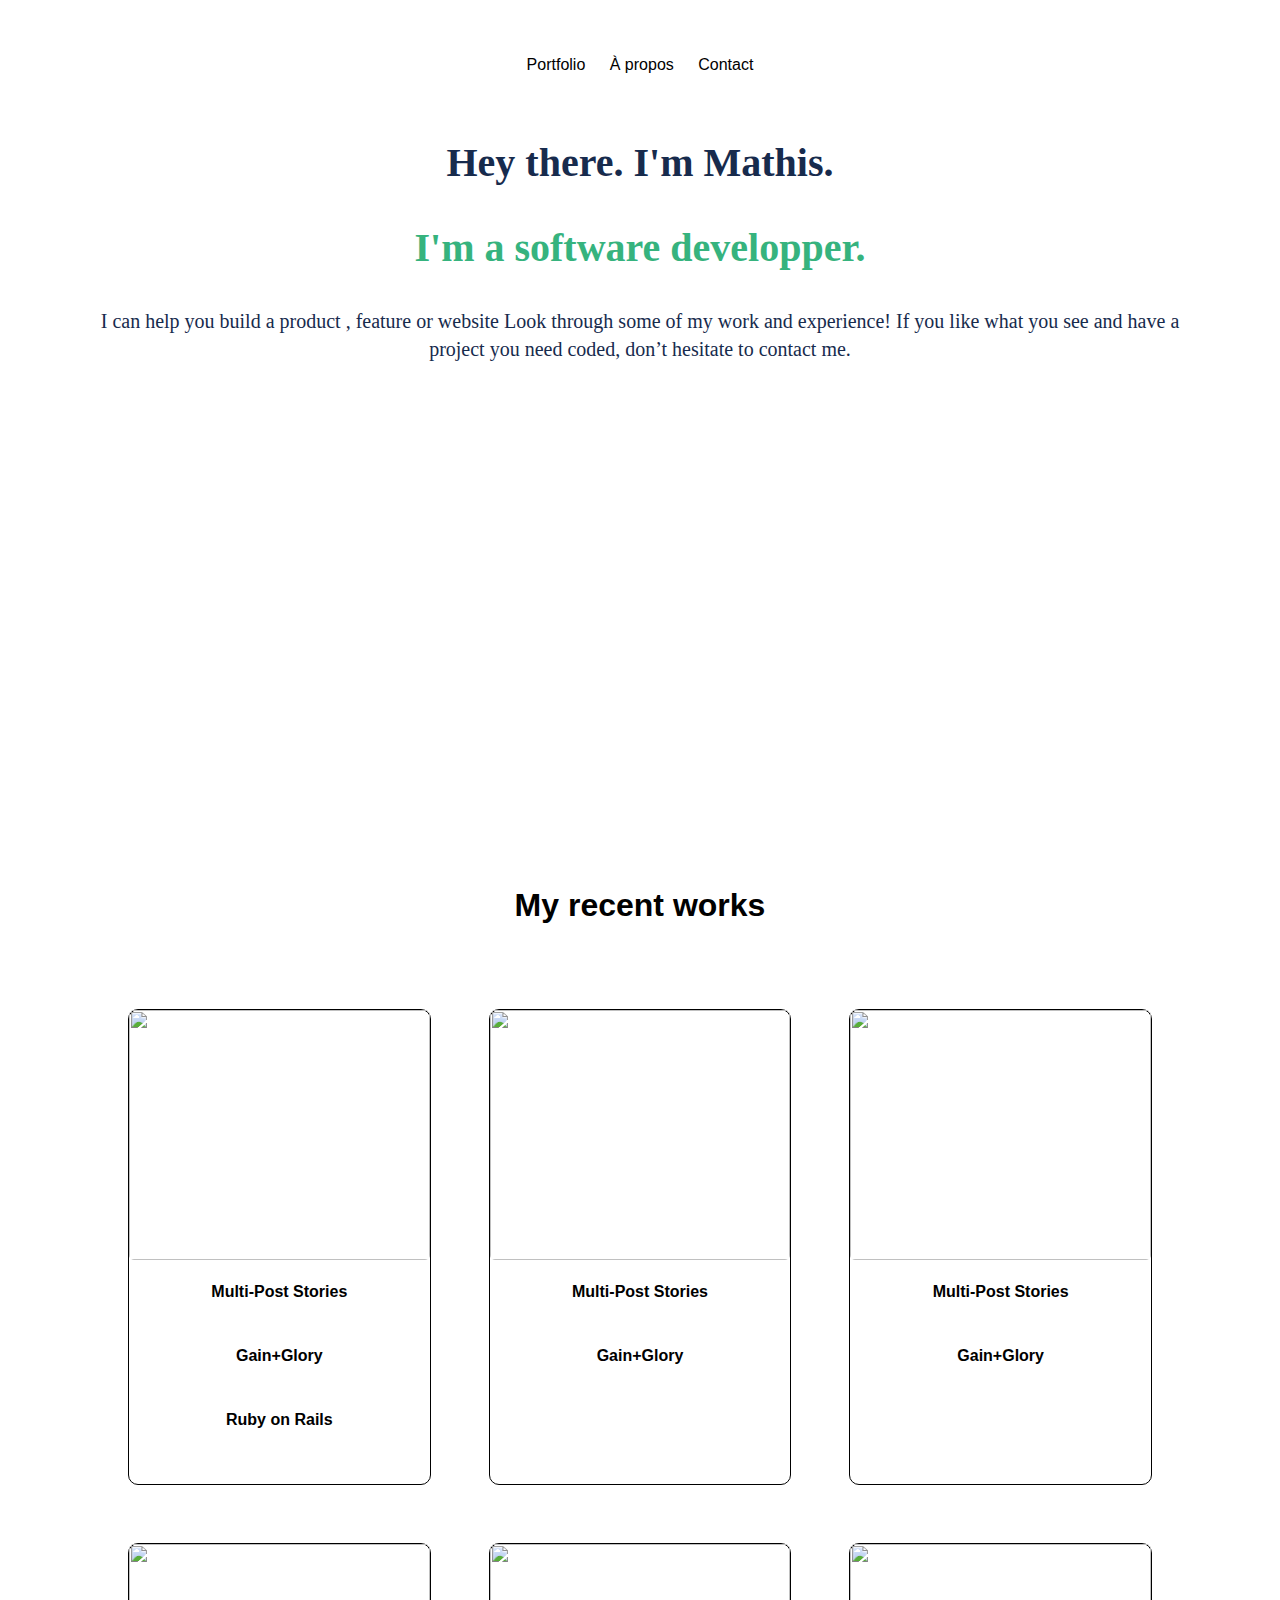
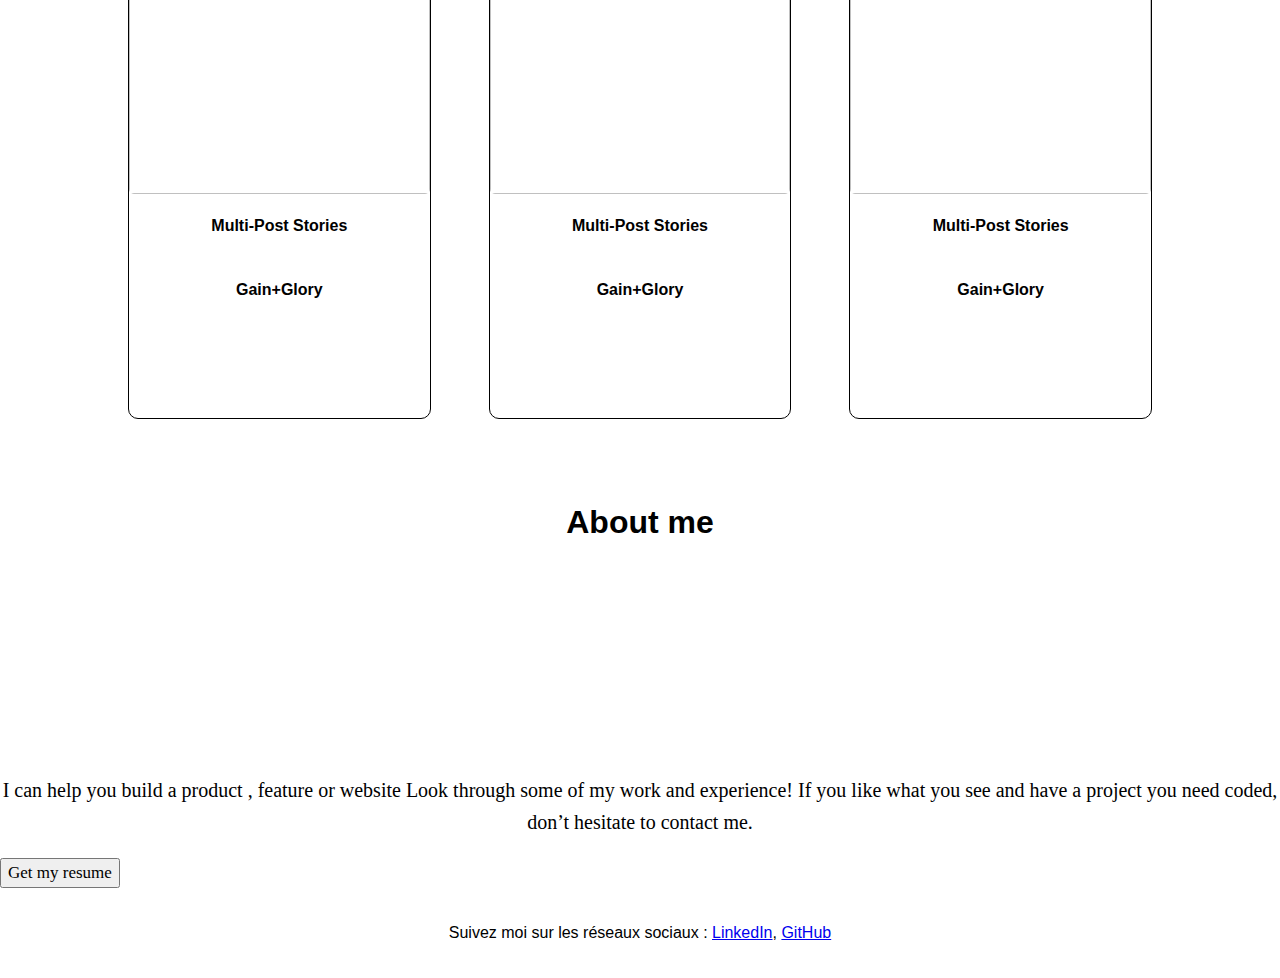
==== index.html @ c7a24999 "recup" ====
<!DOCTYPE html>
<html lang="fr">

<head>
    <meta charset="UTF-8">
    <meta name="viewport" content="width=device-width, initial-scale=1.0">
    <meta name="descripton" content="Portfolio personnel de Developpeur Web">
    <meta name="keywords" content="Portfolio, Développeur Web, Projets, HTML, CSS">
    <meta name="author" content="Mathis Espinosa">
    <title> Portfolio de Developpeur Web </title>
    <link rel="stylesheet" href="style.css">
</head>

<body>
    <main class="main">
        <section id="hero" class="hero">
            <header class="header">
                <nav>
                    <ul>
                        <li><a href="#portfolio"> Portfolio</a></li>
                        <li><a href="#about">À propos</a></li>
                        <li> <a href="#contact">Contact </a></li>
                    </ul>
                </nav>
            </header>


            <h1 class="main1"> Hey there.
                I'm Mathis. </h1>
            <h2 class="main2"> I'm a software developper.
            </h2>

            <p class="p1"> I can help you build a product , feature or website Look through some of my work and
                experience! If you like what you see and have a project you need coded,
                don’t hesitate to contact me.</p>
            <img src="assets/github.svg" alt="">
            <img src="assets/angellist.svg" alt="">
            <img src="assets/linkding.svg" alt="">
            <img src="assets/medium.svg" alt="">
            <img src="assets/twitter.svg" alt="">
        </section>
        <h1 class="main3"> My recent works </h1>
        <section id="portfolio" class="grid-container">

            <article class="item">
                <img class="article-project"
                    src="https://fastly.picsum.photos/id/866/200/300.jpg?hmac=rcadCENKh4rD6MAp6V_ma-AyWv641M4iiOpe1RyFHeI"
                    alt="">
                <p> <strong> Multi-Post Stories</strong></p>
                <p> <strong>Gain+Glory </strong> </p>
                <p> Ruby on Rails </p>
            </article>
            <article class="item">
                <img class="article-project"
                    src="https://fastly.picsum.photos/id/866/200/300.jpg?hmac=rcadCENKh4rD6MAp6V_ma-AyWv641M4iiOpe1RyFHeI"
                    alt="">
                <p> <strong>Multi-Post Stories </strong></p>
                <p> <strong> Gain+Glory </strong></p>
            </article>
            <article class="item">
                <img class="article-project"
                    src="https://fastly.picsum.photos/id/866/200/300.jpg?hmac=rcadCENKh4rD6MAp6V_ma-AyWv641M4iiOpe1RyFHeI"
                    alt="">
                <p> <strong>Multi-Post Stories </strong></p>
                <p> <strong>Gain+Glory </strong></p>
            </article>
            <article class="item">
                <img class="article-project"
                    src="https://fastly.picsum.photos/id/866/200/300.jpg?hmac=rcadCENKh4rD6MAp6V_ma-AyWv641M4iiOpe1RyFHeI"
                    alt="">
                <p> <strong>Multi-Post Stories</strong></p>
                <p> <strong>Gain+Glory </strong> </p>
            </article>
            <article class="item">
                <img class="article-project"
                    src="https://fastly.picsum.photos/id/866/200/300.jpg?hmac=rcadCENKh4rD6MAp6V_ma-AyWv641M4iiOpe1RyFHeI"
                    alt="">
                <p> <strong>Multi-Post Stories</strong></p>
                <p> <strong> Gain+Glory </strong> </p>
            </article>
            <article class="item">
                <img class="article-project"
                    src="https://fastly.picsum.photos/id/866/200/300.jpg?hmac=rcadCENKh4rD6MAp6V_ma-AyWv641M4iiOpe1RyFHeI"
                    alt="">
                <p> <strong>Multi-Post Stories </strong></p>
                <p> <strong> Gain+Glory </strong> </p>
            </article>
        </section>
        <h1 class="main4">About me</h1>
        <main class="mainbg2"> </main>
        <section id="about" class="about">
            <div class="container1">
                <p class="p2"> I can help you build a product , feature or website Look through some of my work and
                    experience! If you like what you see and have a project you need coded,
                    don’t hesitate to contact me.</p>
            </div>
            <button class="button-aboutme">Get my resume</button>
        </section>
        <footer class="footer">
            <p>Suivez moi sur les réseaux sociaux : <a href="#">LinkedIn</a>, <a href="#">GitHub</a></p>
        </footer>

    </main>

</body>

</html>
---- style.css ----
body {
    font-family: Arial, Helvetica, sans-serif;
    margin: 0;
    padding: 0;

}

.main {}

.mainbg2 {
    background-image: url('assets/desktop/illustration-about-me-2-desktop@2x.png');
    background-repeat: no-repeat;
    background-size: contain;
    width: 288.04px;
    height: 126.82px;
    top: 2502px;
    left: -53px;
    gap: 0px;
    border: 1.44px 0px 0px 0px;
    opacity: 0px;


}

.main1 {
    gap: 0px;
    opacity: 0px;
    font-family: Inter;
    font-size: 40px;
    font-weight: 700;
    line-height: 52px;
    display: flex;
    justify-content: center;
    color: #172b4d;

}

.main2 {
    gap: 0px;
    opacity: 0px;
    font-family: Inter;
    font-size: 40px;
    font-weight: 700;
    line-height: 52px;
    display: flex;
    justify-content: center;
    color: #36b37e;
}

.p1 {
    gap: 0px;
    opacity: 0px;
    font-family: Inter;
    font-size: 20px;
    font-weight: 400;
    line-height: 28px;
    display: flex;
    justify-content: center;
    color: #172b4d;

}

.main3 {
    padding: 64px 24px 64px 24px;
    gap: 58px;
    opacity: 0px;
    display: flex;
    justify-content: center;

}

.main4 {
    padding: 64px 24px 64px 24px;
    gap: 58px;
    opacity: 0px;
    display: flex;
    justify-content: center;
}

.p2 {
    font-family: Inter;
    font-size: 20px;
    font-weight: 400;
    line-height: 32px;
    display: flex;
    justify-content: center;
    text-align: center;
}

.button-aboutme {
    font-family: Inter;
    font-size: 17px;
    font-weight: 500;
    line-height: 24px;
    display: flex;
    justify-content: center;


}

.header {

    padding: 20px;
    text-align: center;

}

.header ul {
    list-style: none;
    padding: 0;

}

.header ul li {
    display: inline;
    margin: 0 10px;
}

.header ul li a {
    color: black;
    text-decoration: none;
}

.hero {

    padding: 20px 100px 400px 100px;
    text-align: center;
    background-image: url('assets/desktop/illustration-head-line.png');
    background-repeat: no-repeat;
    background-size: cover;

}

.grid-container {
    display: grid;
    grid-template-columns: repeat(3, 1fr);
    gap: 58px;
    color: black;
    place-self: center;

    width: 80%;

}

.item { 
    opacity: 0px;
    border: 1px solid black;
    border-radius: 10px;
    height: 474px;
    display: flex;
    flex-direction: column;
    color: black;
}

.grid-container article {


    text-align: center;
    color : black;
    size: 24px;
    line-height: 32px ;
    font-weight: 600;
}
.article-project {
    width: 100%;
    height: 250px;
    border-radius:  5px;
}
.grid-container-tags{
    width: Hug (106px);
height: Hug (32px);
padding: 8px 12px 8px 12px;
gap: 0px;
border-radius: 4px 0px 0px 0px;
opacity: 0px;

}
.tags-item
.about {

    padding: 40px;
    display: flex;
    justify-content: center;
    flex-direction: column;
}

.footer {
    padding: 20px;
    text-align: center;
}

.container1 {
    display: flex;
    justify-content: center;
}
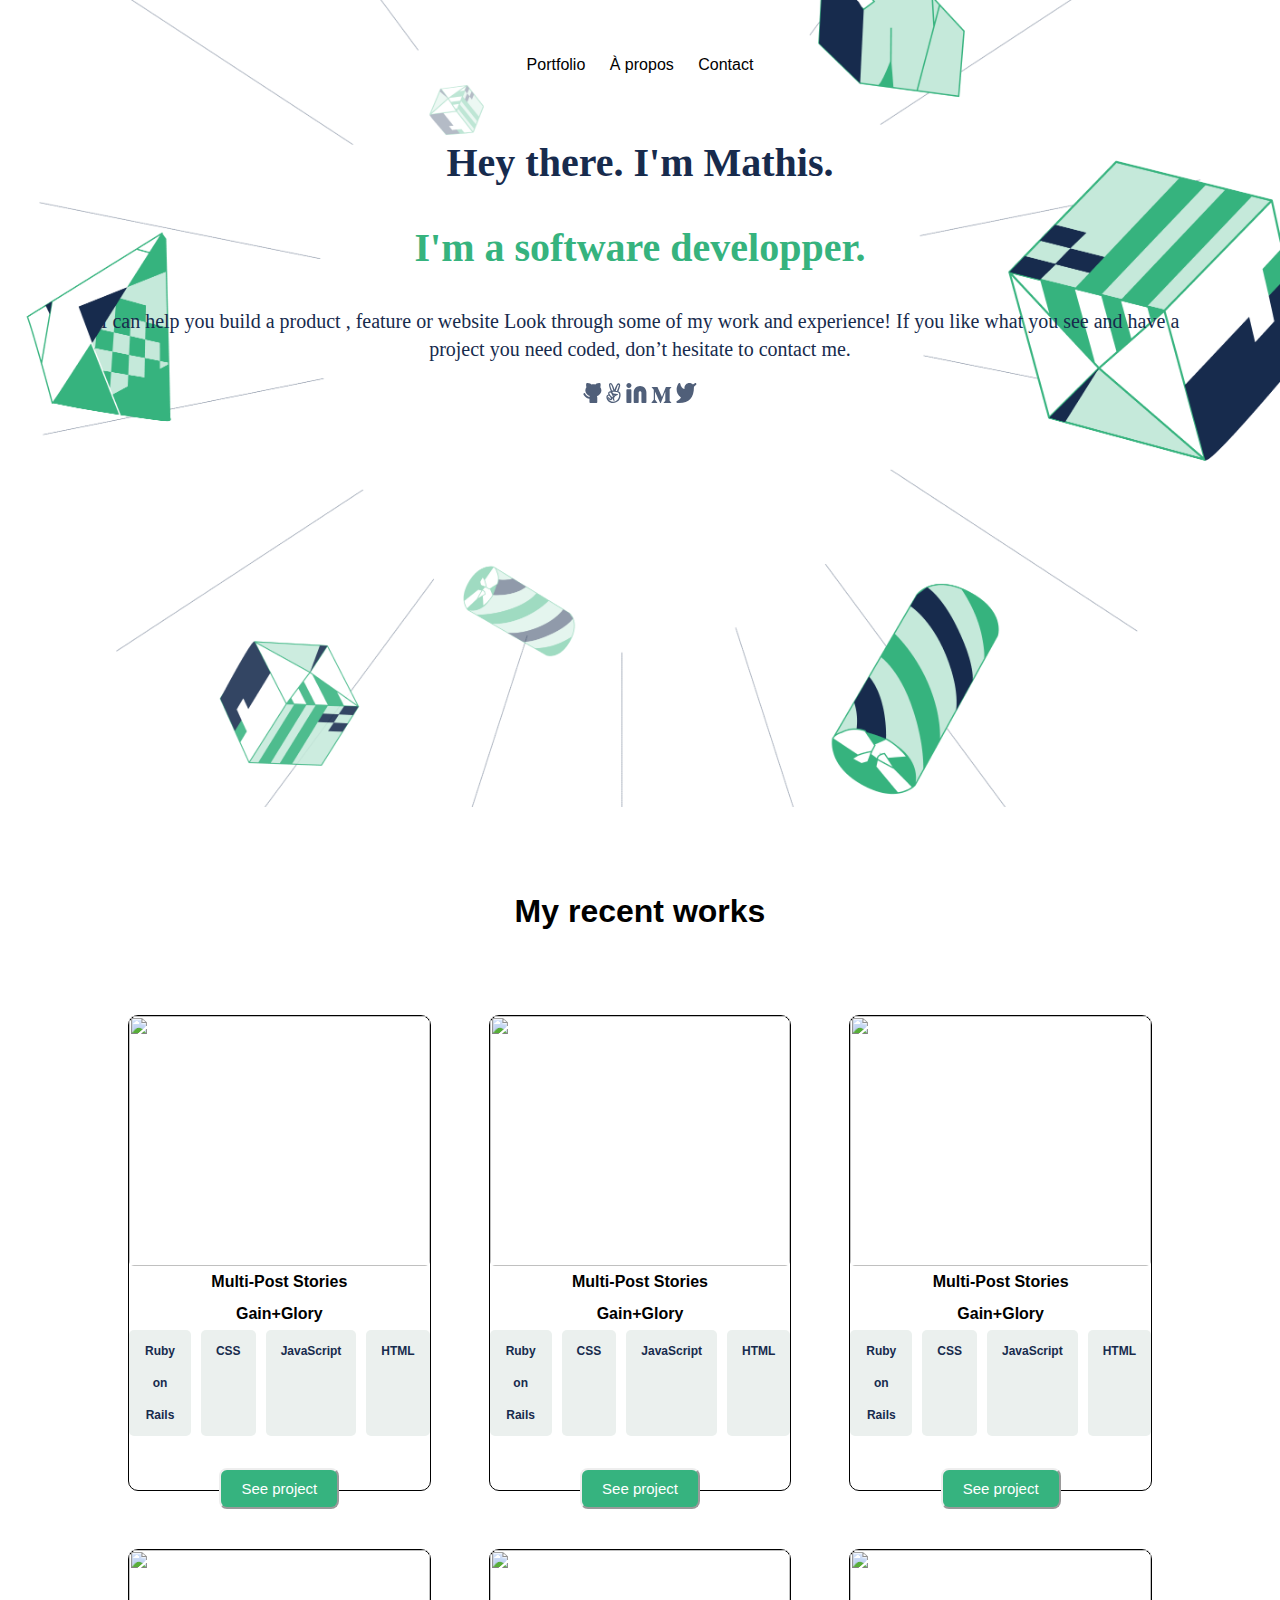
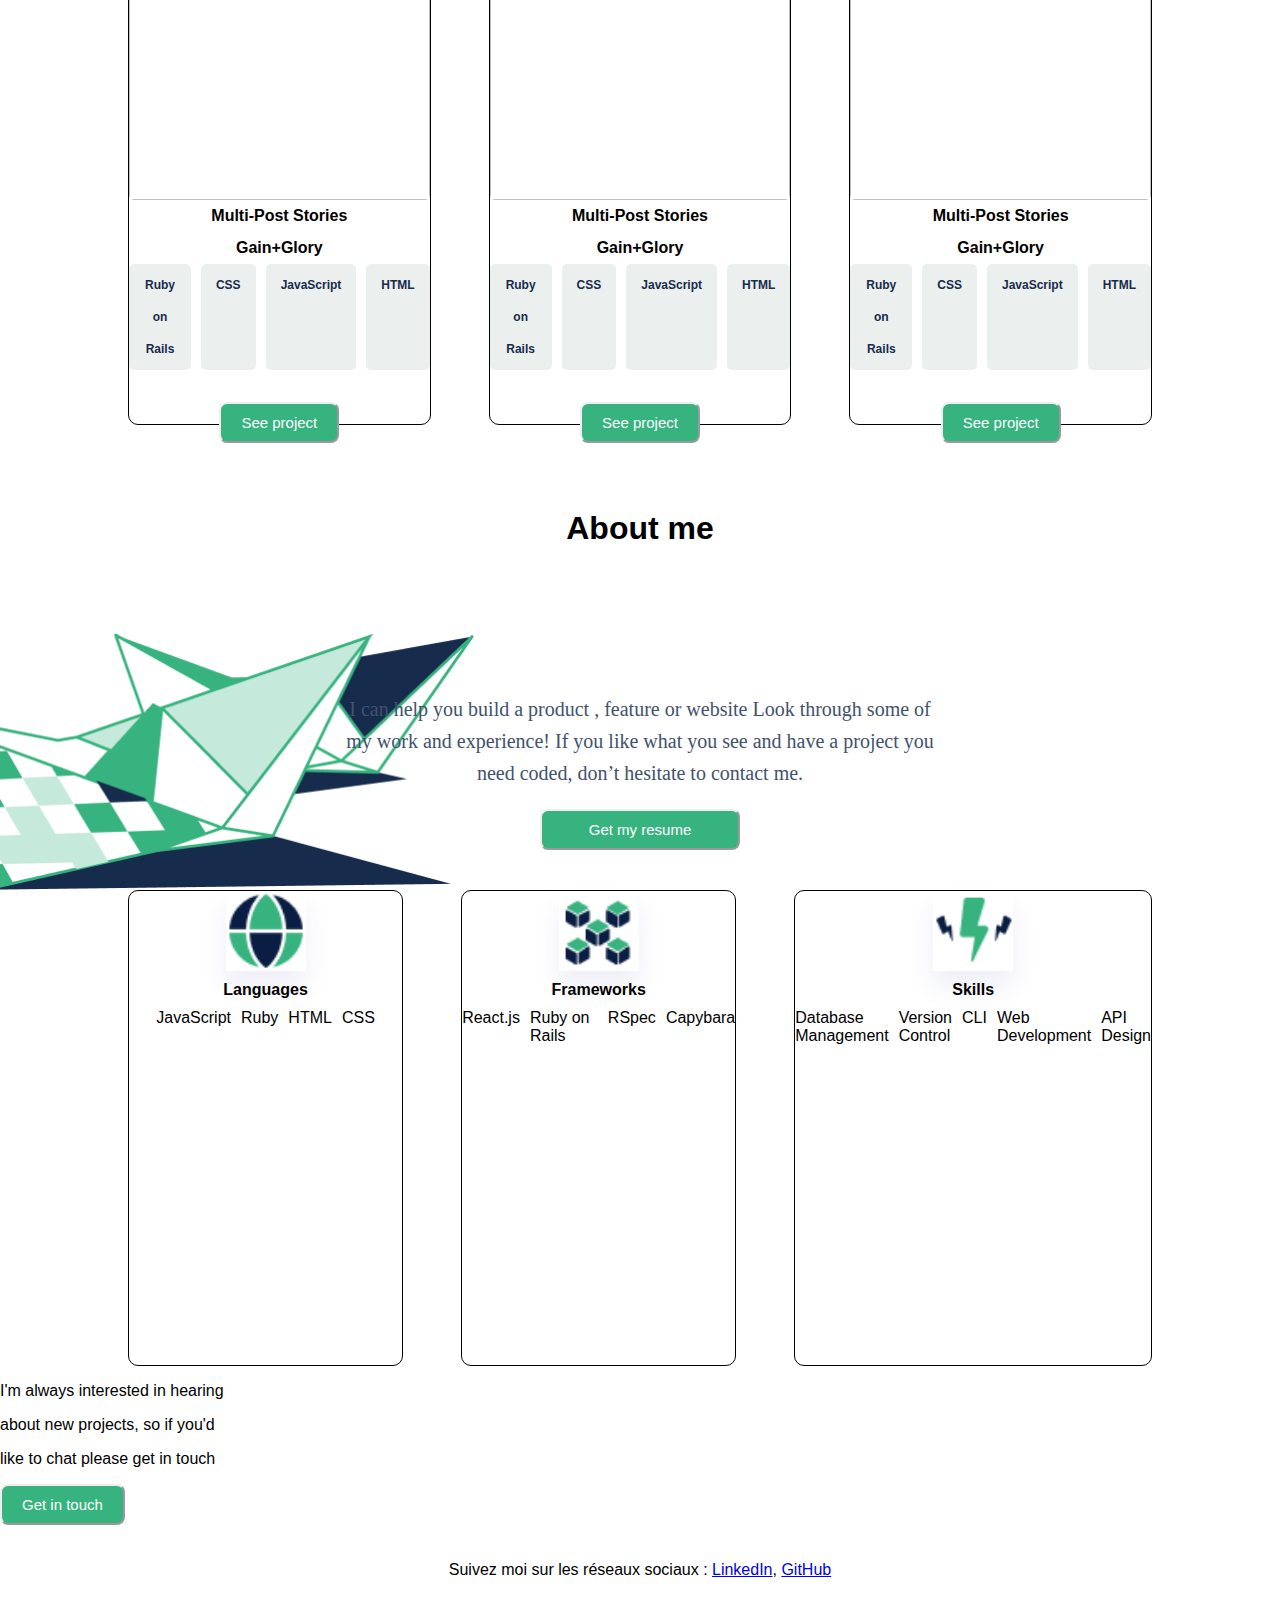
==== commit 272be2c8: ""progress"" ====
--- a/index.html
+++ b/index.html
@@ -46,56 +46,161 @@
                 <img class="article-project"
                     src="https://fastly.picsum.photos/id/866/200/300.jpg?hmac=rcadCENKh4rD6MAp6V_ma-AyWv641M4iiOpe1RyFHeI"
                     alt="">
-                <p> <strong> Multi-Post Stories</strong></p>
-                <p> <strong>Gain+Glory </strong> </p>
-                <p> Ruby on Rails </p>
-            </article>
-            <article class="item">
-                <img class="article-project"
-                    src="https://fastly.picsum.photos/id/866/200/300.jpg?hmac=rcadCENKh4rD6MAp6V_ma-AyWv641M4iiOpe1RyFHeI"
-                    alt="">
-                <p> <strong>Multi-Post Stories </strong></p>
-                <p> <strong> Gain+Glory </strong></p>
-            </article>
-            <article class="item">
-                <img class="article-project"
-                    src="https://fastly.picsum.photos/id/866/200/300.jpg?hmac=rcadCENKh4rD6MAp6V_ma-AyWv641M4iiOpe1RyFHeI"
-                    alt="">
-                <p> <strong>Multi-Post Stories </strong></p>
-                <p> <strong>Gain+Glory </strong></p>
-            </article>
-            <article class="item">
-                <img class="article-project"
-                    src="https://fastly.picsum.photos/id/866/200/300.jpg?hmac=rcadCENKh4rD6MAp6V_ma-AyWv641M4iiOpe1RyFHeI"
-                    alt="">
-                <p> <strong>Multi-Post Stories</strong></p>
-                <p> <strong>Gain+Glory </strong> </p>
-            </article>
-            <article class="item">
-                <img class="article-project"
-                    src="https://fastly.picsum.photos/id/866/200/300.jpg?hmac=rcadCENKh4rD6MAp6V_ma-AyWv641M4iiOpe1RyFHeI"
-                    alt="">
-                <p> <strong>Multi-Post Stories</strong></p>
-                <p> <strong> Gain+Glory </strong> </p>
-            </article>
-            <article class="item">
-                <img class="article-project"
-                    src="https://fastly.picsum.photos/id/866/200/300.jpg?hmac=rcadCENKh4rD6MAp6V_ma-AyWv641M4iiOpe1RyFHeI"
-                    alt="">
-                <p> <strong>Multi-Post Stories </strong></p>
-                <p> <strong> Gain+Glory </strong> </p>
+                <span> <strong> Multi-Post Stories</strong></span>
+                <span> <strong>Gain+Glory </strong> </span>
+                <div class="skills">
+                    <span class="skills-items">Ruby on Rails</span>
+                    <span class="skills-items">CSS</span>
+                    <span class="skills-items">JavaScript</span>
+                    <span class="skills-items">HTML</span>
+                </div>
+                <br>
+                <div>
+                    <button class="project">See project</button>
+                </div>
+            </article>
+            <article class="item">
+                <img class="article-project"
+                    src="https://fastly.picsum.photos/id/866/200/300.jpg?hmac=rcadCENKh4rD6MAp6V_ma-AyWv641M4iiOpe1RyFHeI"
+                    alt="">
+                <span> <strong>Multi-Post Stories </strong></span>
+                <span> <strong> Gain+Glory </strong></span>
+                <div class="skills">
+                    <span class="skills-items">Ruby on Rails</span>
+                    <span class="skills-items">CSS</span>
+                    <span class="skills-items">JavaScript</span>
+                    <span class="skills-items">HTML</span>
+                </div>
+                <br>
+                <div>
+                    <button class="project">See project</button>
+                </div>
+            </article>
+            <article class="item">
+                <img class="article-project"
+                    src="https://fastly.picsum.photos/id/866/200/300.jpg?hmac=rcadCENKh4rD6MAp6V_ma-AyWv641M4iiOpe1RyFHeI"
+                    alt="">
+                <span> <strong>Multi-Post Stories </strong></span>
+                <span> <strong>Gain+Glory </strong></span>
+                <div class="skills">
+                    <span class="skills-items">Ruby on Rails</span>
+                    <span class="skills-items">CSS</span>
+                    <span class="skills-items">JavaScript</span>
+                    <span class="skills-items">HTML</span>
+                </div>
+                <br>
+                <div>
+                    <button class="project">See project</button>
+                </div>
+            </article>
+            <article class="item">
+                <img class="article-project"
+                    src="https://fastly.picsum.photos/id/866/200/300.jpg?hmac=rcadCENKh4rD6MAp6V_ma-AyWv641M4iiOpe1RyFHeI"
+                    alt="">
+                <span> <strong>Multi-Post Stories</strong></span>
+                <span> <strong>Gain+Glory </strong> </span>
+                <div class="skills">
+                    <span class="skills-items">Ruby on Rails</span>
+                    <span class="skills-items">CSS</span>
+                    <span class="skills-items">JavaScript</span>
+                    <span class="skills-items">HTML</span>
+                </div>
+                <br>
+                <div>
+                    <button class="project">See project</button>
+                </div>
+            </article>
+            <article class="item">
+                <img class="article-project"
+                    src="https://fastly.picsum.photos/id/866/200/300.jpg?hmac=rcadCENKh4rD6MAp6V_ma-AyWv641M4iiOpe1RyFHeI"
+                    alt="">
+                <span> <strong>Multi-Post Stories</strong></span>
+                <span> <strong> Gain+Glory </strong> </span>
+                <div class="skills">
+                    <span class="skills-items">Ruby on Rails</span>
+                    <span class="skills-items">CSS</span>
+                    <span class="skills-items">JavaScript</span>
+                    <span class="skills-items">HTML</span>
+                </div>
+                <br>
+                <div>
+                    <button class="project">See project</button>
+                </div>
+            </article>
+            <article class="item">
+                <img class="article-project"
+                    src="https://fastly.picsum.photos/id/866/200/300.jpg?hmac=rcadCENKh4rD6MAp6V_ma-AyWv641M4iiOpe1RyFHeI"
+                    alt="">
+                <span> <strong>Multi-Post Stories </strong></span>
+                <span> <strong> Gain+Glory </strong> </span>
+                <div class="skills">
+                    <span class="skills-items">Ruby on Rails</span>
+                    <span class="skills-items">CSS</span>
+                    <span class="skills-items">JavaScript</span>
+                    <span class="skills-items">HTML</span>
+                </div>
+                <br>
+                <div>
+                    <button class="project">See project</button>
+                </div>
             </article>
         </section>
         <h1 class="main4">About me</h1>
-        <main class="mainbg2"> </main>
-        <section id="about" class="about">
+        <section id="about" class="about mainbg2">
             <div class="container1">
                 <p class="p2"> I can help you build a product , feature or website Look through some of my work and
                     experience! If you like what you see and have a project you need coded,
                     don’t hesitate to contact me.</p>
+                <button class="button-aboutme">Get my resume</button>
             </div>
-            <button class="button-aboutme">Get my resume</button>
-        </section>
+        </section>
+        <section class="grid-container2" id="portfolio">
+            <article class="item2">
+                <img class="image2" src="assets/langages.png" alt="">
+                <span> <strong>Languages</strong></span>
+                <div class="skills2">
+                    <span class="skills-items2">JavaScript</span>
+                    <span class="skills-items2">Ruby</span>
+                    <span class="skills-items2">HTML</span>
+                    <span class="skills-items2">CSS</span>
+        
+                </div>
+            </article>
+            <article class="item2">
+                <img class="image2" src="assets/framework.png" alt="">
+                <span><strong>Frameworks</strong></span>
+                <div class="skills2">
+                    <span class="skills-items2">React.js</span>
+                    <span class="skills-items2">Ruby on Rails</span>
+                    <span class="skills-items2">RSpec</span>
+                    <span class="skills-items2">Capybara</span>
+                </div>
+            </article>
+            <article class="item2">
+                <img class="image2" src="assets/skils.png" alt="">
+                <span><strong>Skills</strong></span>
+                <div class="skills2">
+                    <span class="skills-items2">Database Management</span>
+                    <span class="skills-items2">Version Control</span>
+                    <span class="skills-items2">CLI</span>
+                    <span class="skills-items2">Web Development</span>
+                    <span class="skills-items2">API Design</span>
+                </div>
+            </article>
+        </section>
+        <section>
+            <article>
+                <p>I'm always interested in hearing</p>
+                <p>about new projects, so if you'd</p>
+                <p>like to chat please get in touch</p>
+            </article>
+            <div>
+
+            </div>
+        </section>
+        <div>
+            <button class="get-in-touch">Get in touch</button>
+        </div>
         <footer class="footer">
             <p>Suivez moi sur les réseaux sociaux : <a href="#">LinkedIn</a>, <a href="#">GitHub</a></p>
         </footer>
--- a/style.css
+++ b/style.css
@@ -11,13 +11,6 @@
     background-image: url('assets/desktop/illustration-about-me-2-desktop@2x.png');
     background-repeat: no-repeat;
     background-size: contain;
-    width: 288.04px;
-    height: 126.82px;
-    top: 2502px;
-    left: -53px;
-    gap: 0px;
-    border: 1.44px 0px 0px 0px;
-    opacity: 0px;
 
 
 }
@@ -85,19 +78,29 @@
     display: flex;
     justify-content: center;
     text-align: center;
+    width: 50%;
+    color: #42526E;
+
 }
 
 .button-aboutme {
-    font-family: Inter;
-    font-size: 17px;
-    font-weight: 500;
-    line-height: 24px;
-    display: flex;
-    justify-content: center;
-
-
-}
-
+    background: #36B37F;
+    color: #FFFFFF;
+    border-radius: 8px;
+    padding: 10px 20px;
+    font-size: 15px;
+    border-color: unset;
+    display: flex;
+    justify-content: center;
+    text-align: center;
+    width: 200px;
+
+
+}
+.button-aboutme:hover {
+background: transparent;
+color: #172b4d;
+}
 .header {
 
     padding: 20px;
@@ -142,7 +145,7 @@
 
 }
 
-.item { 
+.item {
     opacity: 0px;
     border: 1px solid black;
     border-radius: 10px;
@@ -156,26 +159,42 @@
 
 
     text-align: center;
-    color : black;
+    color: black;
     size: 24px;
-    line-height: 32px ;
+    line-height: 32px;
     font-weight: 600;
 }
+
 .article-project {
     width: 100%;
     height: 250px;
-    border-radius:  5px;
-}
-.grid-container-tags{
-    width: Hug (106px);
-height: Hug (32px);
-padding: 8px 12px 8px 12px;
-gap: 0px;
-border-radius: 4px 0px 0px 0px;
-opacity: 0px;
-
-}
-.tags-item
+    border-radius: 5px;
+}
+.skills {
+display: flex;
+justify-content: space-around;
+gap: 10px;
+}
+
+.skills-items{
+background: #ebf0ee;
+color: #172b4d;
+border-radius: 5px;
+padding: 5px 15px;
+font-size: 12px;
+}
+.project{
+    background: #36B37F;
+    color: #FFFFFF;
+    border-radius: 8px;
+    padding: 10px 20px;
+    font-size: 15px;
+    border-color: unset;
+}
+.project:hover{
+background: transparent;
+color: #172b4d;
+}
 .about {
 
     padding: 40px;
@@ -192,4 +211,55 @@
 .container1 {
     display: flex;
     justify-content: center;
+    flex-direction: column;
+align-items: center;
+}
+.grid-container2{
+    display: grid;
+    grid-template-columns: repeat(3, 1fr);
+    gap: 58px;
+    color: black;
+    place-self: center;
+    width: 80%;
+    
+}
+.item2{
+    opacity: 0px;
+    border: 1px solid black;
+    border-radius: 10px;
+    height: 474px;
+    display: flex;
+    align-items: center;
+    flex-direction: column;
+    color: black;
+    gap: 10px;
+}
+.image2{
+    width: 80px;
+height: 80px;
+display: flex;
+justify-content: center;
+box-shadow: 0px 16px 24px 0px #252F8914;
+
+
+}
+.skills-item2{
+   background: #FFFFFF;
+   color: #36B37E;
+    border-radius: 5px;
+padding: 5px 15px;
+font-size: 12px;
+}
+.skills2{
+    display: flex;
+justify-content: space-around;
+gap: 10px;
+}
+.get-in-touch{
+    background: #36B37F;
+    color: #FFFFFF;
+    border-radius: 8px;
+    padding: 10px 20px;
+    font-size: 15px;
+    border-color: unset; 
 }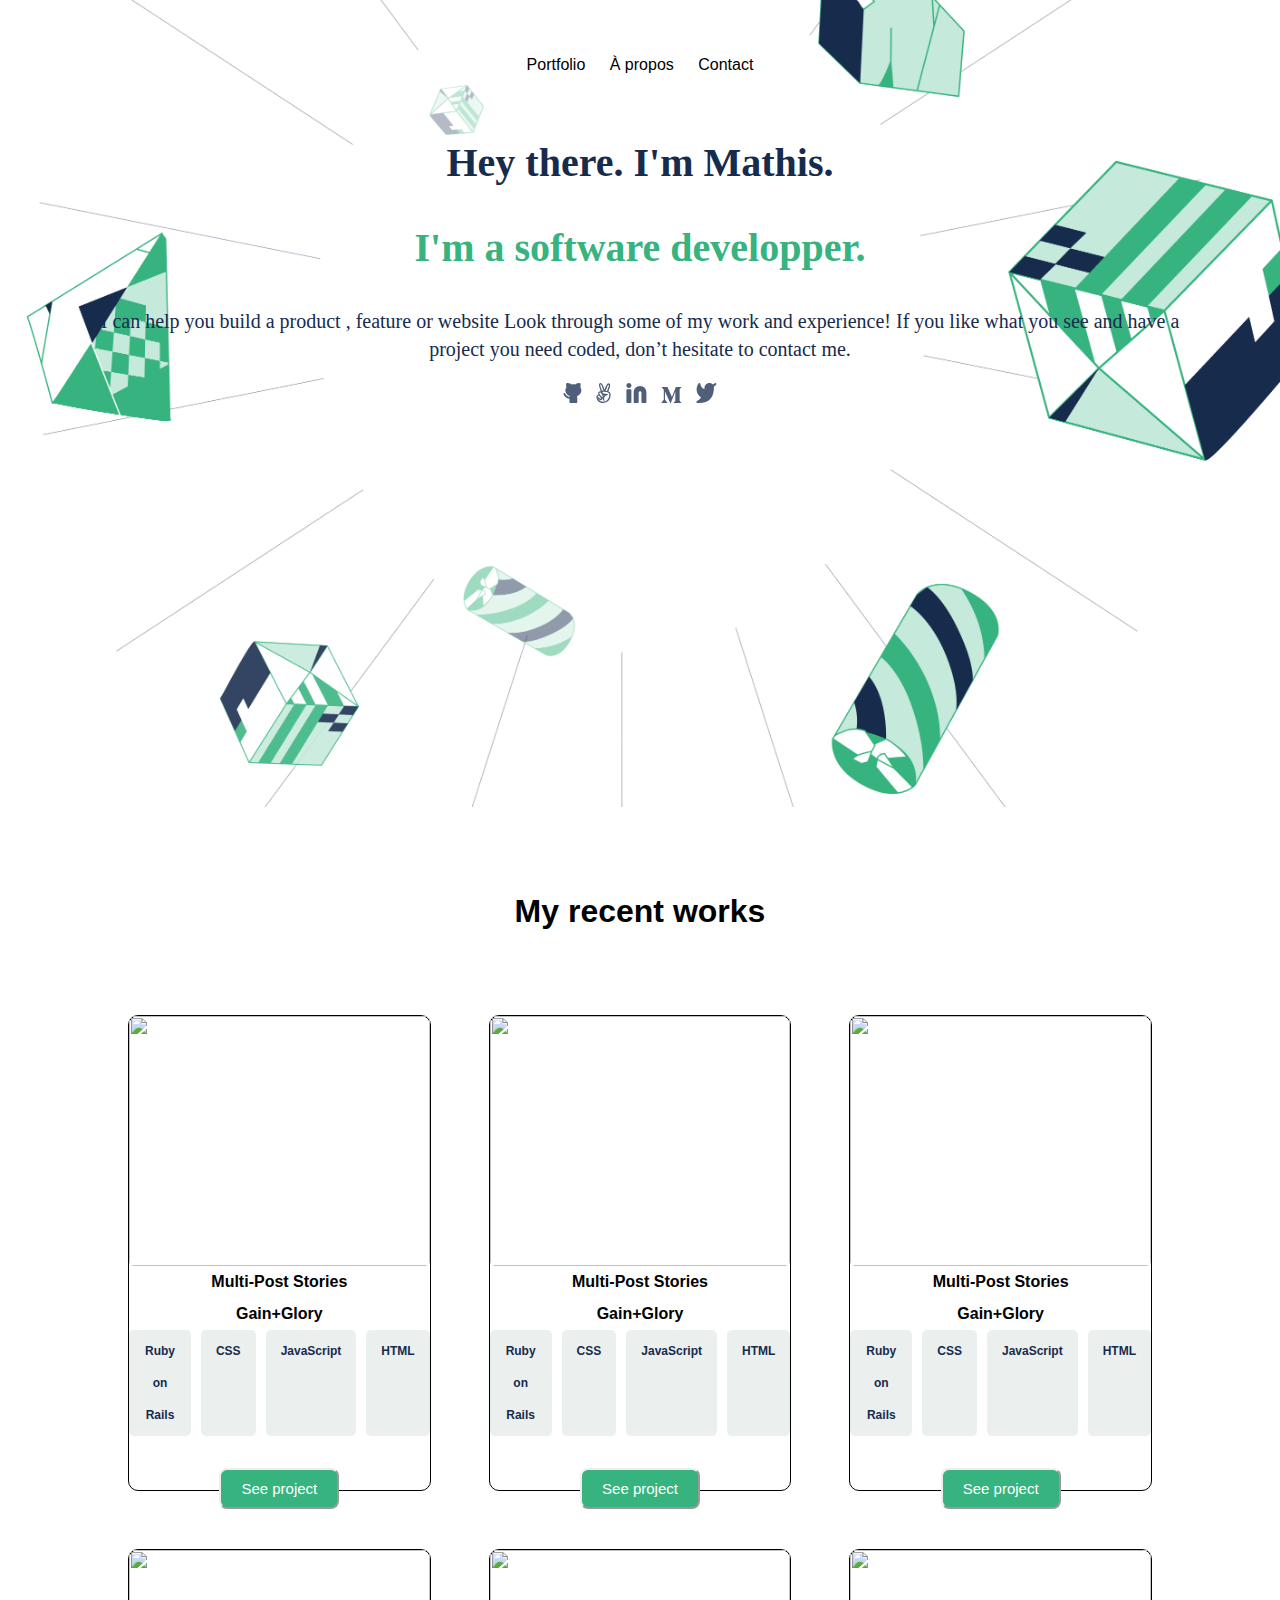
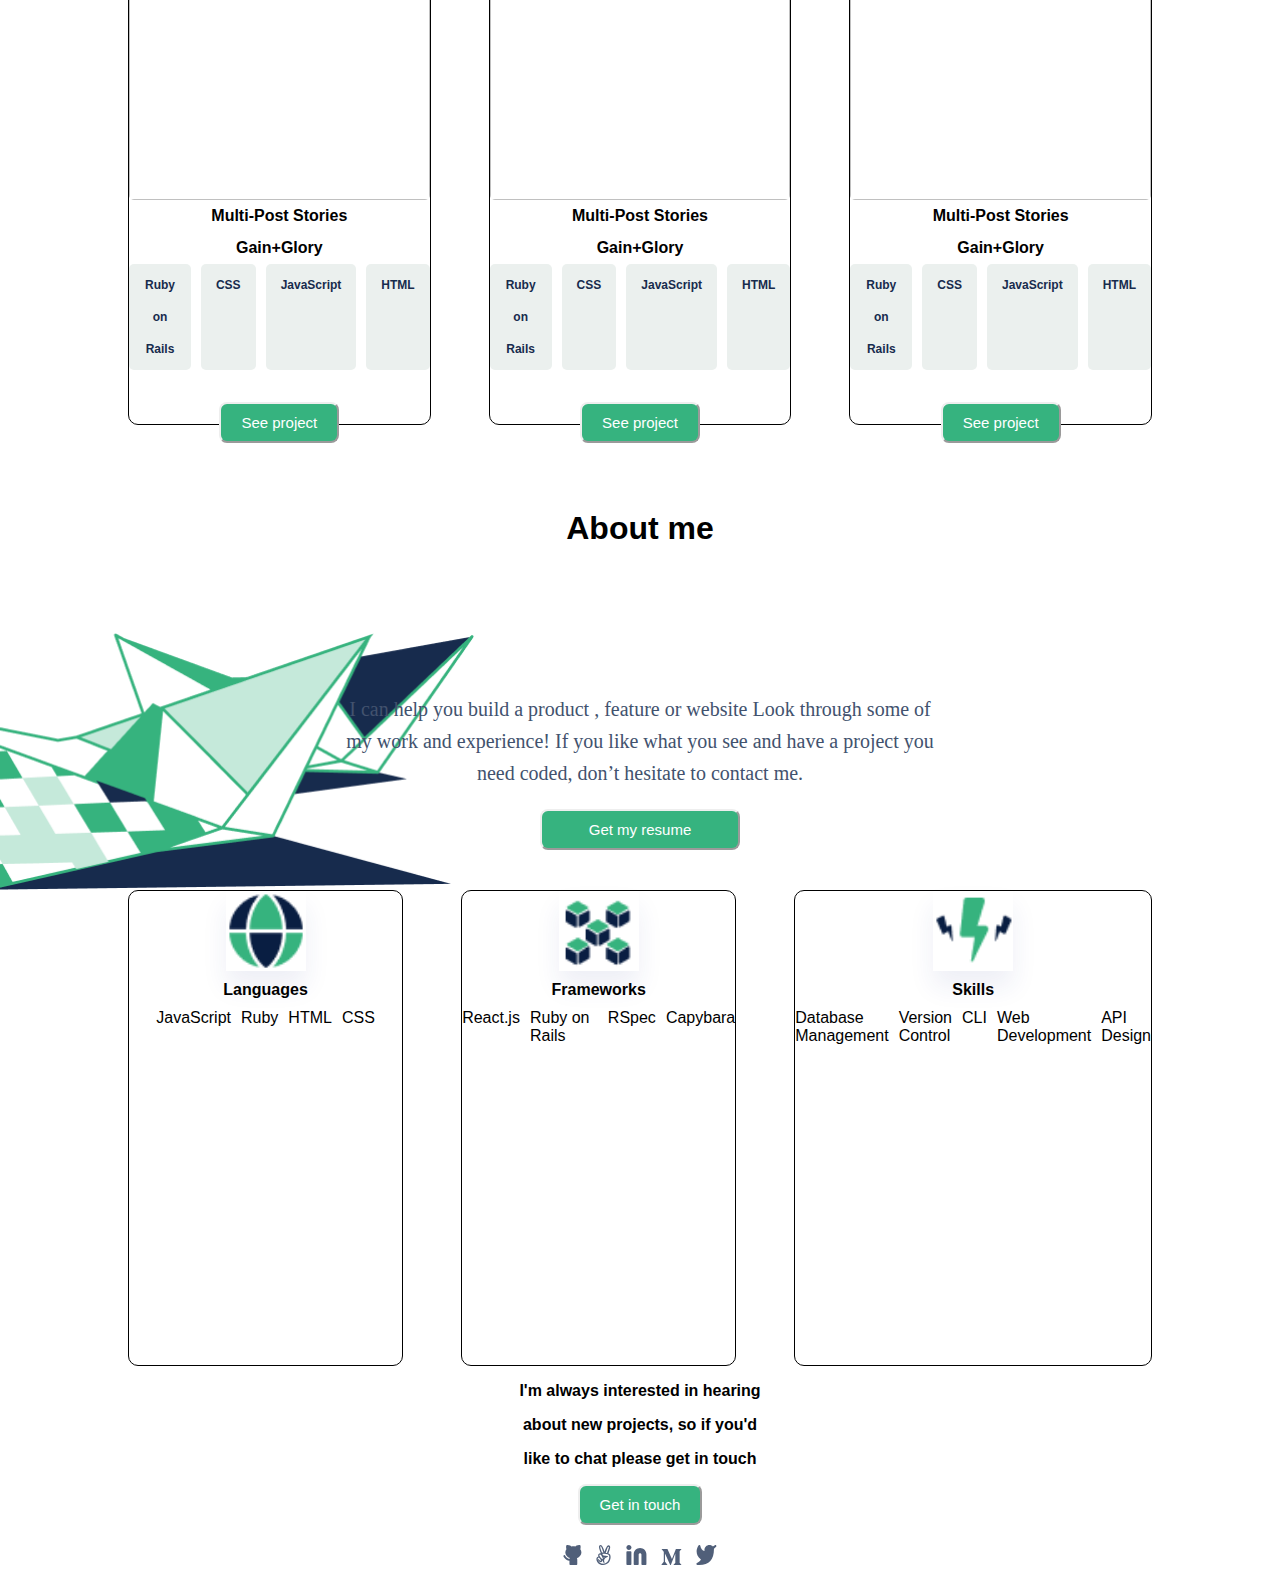
==== commit 00ad85ea: "message" ====
--- a/index.html
+++ b/index.html
@@ -33,11 +33,11 @@
             <p class="p1"> I can help you build a product , feature or website Look through some of my work and
                 experience! If you like what you see and have a project you need coded,
                 don’t hesitate to contact me.</p>
-            <img src="assets/github.svg" alt="">
-            <img src="assets/angellist.svg" alt="">
-            <img src="assets/linkding.svg" alt="">
-            <img src="assets/medium.svg" alt="">
-            <img src="assets/twitter.svg" alt="">
+            <a class="some" href="https://github.com/github"><img src="assets/github.svg" alt=""></a>
+            <a class="some" href="https://www.angellist.com/"><img src="assets/angellist.svg" alt=""></a>
+            <a class="some" href="https://fr.linkedin.com/"><img src="assets/linkding.svg" alt=""></a>
+            <a class="some" href="https://medium.com/"><img src="assets/medium.svg" alt=""></a>
+            <a class="some" href="https://x.com/Accueil"><img src="assets/twitter.svg" alt=""></a>
         </section>
         <h1 class="main3"> My recent works </h1>
         <section id="portfolio" class="grid-container">
@@ -163,7 +163,7 @@
                     <span class="skills-items2">Ruby</span>
                     <span class="skills-items2">HTML</span>
                     <span class="skills-items2">CSS</span>
-        
+
                 </div>
             </article>
             <article class="item2">
@@ -190,19 +190,23 @@
         </section>
         <section>
             <article>
-                <p>I'm always interested in hearing</p>
-                <p>about new projects, so if you'd</p>
-                <p>like to chat please get in touch</p>
+                <p class="last-text"> <b>I'm always interested in hearing </b></p>
+                <p class="last-text"> <b>about new projects, so if you'd </b></p>
+                <p class="last-text"> <b>like to chat please get in touch </b></p>
             </article>
             <div>
 
             </div>
         </section>
-        <div>
+        <div class="last-text">
             <button class="get-in-touch">Get in touch</button>
         </div>
         <footer class="footer">
-            <p>Suivez moi sur les réseaux sociaux : <a href="#">LinkedIn</a>, <a href="#">GitHub</a></p>
+            <a class="some" href="https://github.com/github"><img src="assets/github.svg" alt=""></a>
+            <a class="some" href="https://www.angellist.com/"><img src="assets/angellist.svg" alt=""></a>
+            <a class="some" href="https://fr.linkedin.com/"><img src="assets/linkding.svg" alt=""></a>
+            <a class="some" href="https://medium.com/"><img src="assets/medium.svg" alt=""></a>
+            <a class="some" href="https://x.com/Accueil"><img src="assets/twitter.svg" alt=""></a>
         </footer>
 
     </main>
--- a/style.css
+++ b/style.css
@@ -5,7 +5,7 @@
 
 }
 
-.main {}
+
 
 .mainbg2 {
     background-image: url('assets/desktop/illustration-about-me-2-desktop@2x.png');
@@ -262,4 +262,15 @@
     padding: 10px 20px;
     font-size: 15px;
     border-color: unset; 
+}
+.get-in-touch:hover{
+    background: transparent;
+color: #172b4d;
+}
+.some {
+    margin: 5px;
+}
+.last-text{
+    display: flex;
+    justify-content: center;
 }